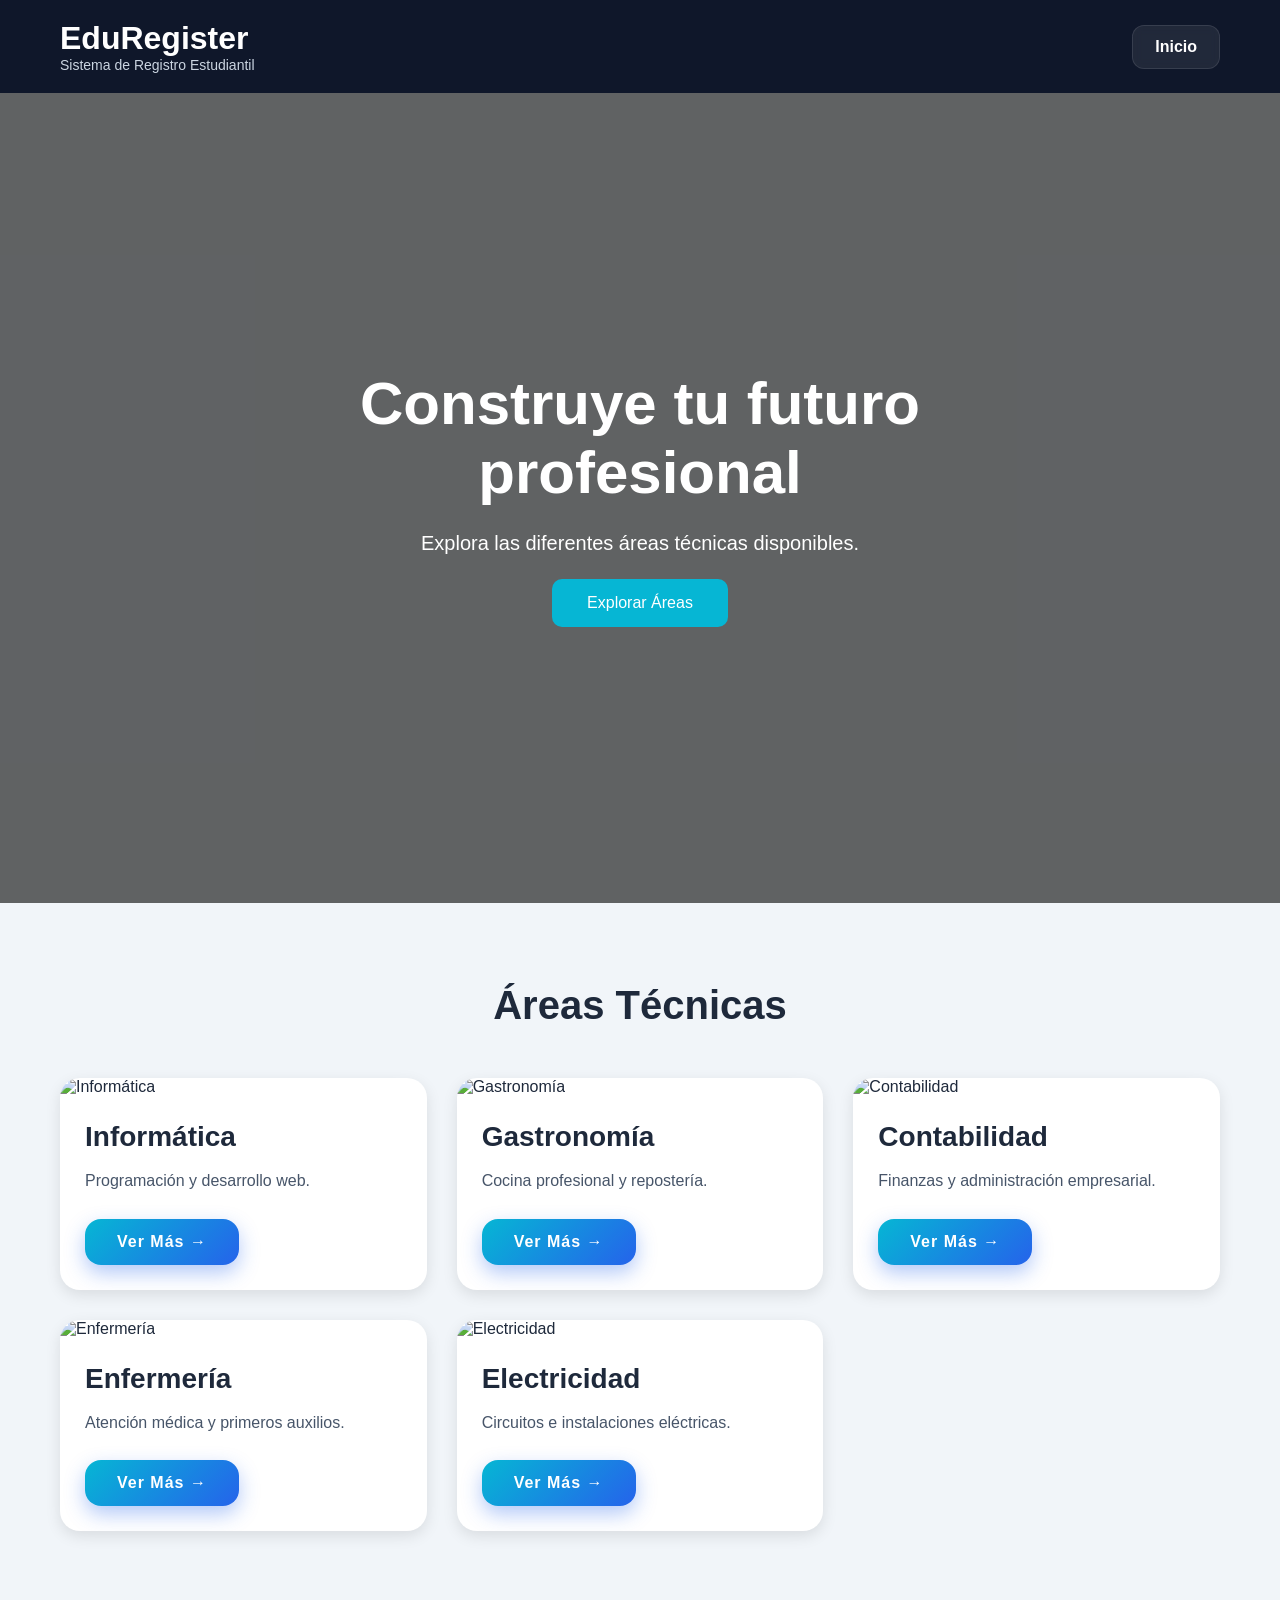
==== index.html @ 8b042252 "Rename index (1).html to index.html" ====
<!DOCTYPE html>
<html lang="es">
<head>
    <meta charset="UTF-8">
    <meta name="viewport" content="width=device-width, initial-scale=1.0">
    <title>EduRegister</title>
    <link rel="stylesheet" href="style.css">
</head>
<body>

<header>
    <div class="logo">
        <h1>EduRegister</h1>
        <p>Sistema de Registro Estudiantil</p>
    </div>
    <nav>
        <a href="#inicio">Inicio</a>
    </nav>
</header>

<section class="hero" id="inicio">
    <div class="overlay"></div>
    <div class="hero-content">
        <h2>Construye tu futuro profesional</h2>
        <p>Explora las diferentes áreas técnicas disponibles.</p>
        <a href="#areas" class="btn">Explorar Áreas</a>
    </div>
</section>

<section class="areas" id="areas">

    <h2>Áreas Técnicas</h2>

    <div class="cards">

        <div class="card">
            <img src="https://images.unsplash.com/photo-1515879218367-8466d910aaa4?q=80&w=1200&auto=format&fit=crop" alt="Informática">
            <div class="card-content">
                <h3>Informática</h3>
                <p>Programación y desarrollo web.</p>
                <a href="informatica.html" class="card-btn">Ver Más →</a>
            </div>
        </div>

        <div class="card">
            <img src="https://images.unsplash.com/photo-1556910103-1c02745aae4d?q=80&w=1200&auto=format&fit=crop" alt="Gastronomía">
            <div class="card-content">
                <h3>Gastronomía</h3>
                <p>Cocina profesional y repostería.</p>
                <a href="gastronomia.html" class="card-btn">Ver Más →</a>
            </div>
        </div>

        <div class="card">
            <img src="https://images.unsplash.com/photo-1554224155-6726b3ff858f?q=80&w=1200&auto=format&fit=crop" alt="Contabilidad">
            <div class="card-content">
                <h3>Contabilidad</h3>
                <p>Finanzas y administración empresarial.</p>
                <a href="contabilidad.html" class="card-btn">Ver Más →</a>
            </div>
        </div>

        <div class="card">
            <img src="https://images.unsplash.com/photo-1584515933487-779824d29309?q=80&w=1200&auto=format&fit=crop" alt="Enfermería">
            <div class="card-content">
                <h3>Enfermería</h3>
                <p>Atención médica y primeros auxilios.</p>
                <a href="enfermeria.html" class="card-btn">Ver Más →</a>
            </div>
        </div>

        <div class="card">
            <img src="https://images.unsplash.com/photo-1621905251918-48416bd8575a?q=80&w=1200&auto=format&fit=crop" alt="Electricidad">
            <div class="card-content">
                <h3>Electricidad</h3>
                <p>Circuitos e instalaciones eléctricas.</p>
                <a href="electricidad.html" class="card-btn">Ver Más →</a>
            </div>
        </div>

    </div>

</section>

</body>
</html>
---- style.css ----
*{
    margin:0;
    padding:0;
    box-sizing:border-box;
    font-family:Arial, sans-serif;
}

body{
    background:#f1f5f9;
    color:#1e293b;
}

/* HEADER */

header{
    background:#0f172a;
    color:white;

    display:flex;
    justify-content:space-between;
    align-items:center;

    padding:20px 60px;

    position:sticky;
    top:0;

    z-index:1000;
}

.logo h1{
    font-size:32px;
}

.logo p{
    font-size:14px;
    color:#cbd5e1;
}

/* NAV */

nav{
    display:flex;
    align-items:center;
    gap:15px;
}

nav a{
    background:rgba(255,255,255,0.08);

    color:white;

    text-decoration:none;

    padding:12px 22px;

    border-radius:12px;

    transition:0.3s;

    border:1px solid rgba(255,255,255,0.1);

    backdrop-filter:blur(5px);

    font-weight:bold;
}

nav a:hover{
    background:#06b6d4;

    transform:translateY(-3px);

    box-shadow:0 5px 15px rgba(6,182,212,0.4);
}

nav a:active{
    transform:scale(0.95);
}

/* HERO PRINCIPAL */

.hero{
    height:90vh;

    background:url('https://images.unsplash.com/photo-1522202176988-66273c2fd55f?q=80&w=1400&auto=format&fit=crop');

    background-size:cover;
    background-position:center;

    position:relative;

    display:flex;
    justify-content:center;
    align-items:center;
}

/* HERO AREAS */

.hero-area{
    height:70vh;

    position:relative;

    display:flex;
    justify-content:center;
    align-items:center;
}

/* FONDOS */

.informatica-bg{
    background:url('https://images.unsplash.com/photo-1515879218367-8466d910aaa4?q=80&w=1400&auto=format&fit=crop');
    background-size:cover;
    background-position:center;
}

.gastronomia-bg{
    background:url('https://images.unsplash.com/photo-1556910103-1c02745aae4d?q=80&w=1400&auto=format&fit=crop');
    background-size:cover;
    background-position:center;
}

.contabilidad-bg{
    background:url('https://images.unsplash.com/photo-1554224155-6726b3ff858f?q=80&w=1400&auto=format&fit=crop');
    background-size:cover;
    background-position:center;
}

.enfermeria-bg{
    background:url('https://images.unsplash.com/photo-1584515933487-779824d29309?q=80&w=1400&auto=format&fit=crop');
    background-size:cover;
    background-position:center;
}

.electricidad-bg{
    background:url('https://images.unsplash.com/photo-1621905251918-48416bd8575a?q=80&w=1400&auto=format&fit=crop');
    background-size:cover;
    background-position:center;
}

/* OVERLAY */

.overlay{
    position:absolute;

    width:100%;
    height:100%;

    background:rgba(0,0,0,0.6);
}

/* HERO CONTENT */

.hero-content{
    position:relative;

    color:white;

    text-align:center;

    max-width:700px;

    padding:20px;
}

.hero-content h2{
    font-size:60px;

    margin-bottom:20px;
}

.hero-content p{
    font-size:20px;

    line-height:1.6;
}

/* BOTON PRINCIPAL */

.btn{
    display:inline-block;

    margin-top:20px;

    background:#06b6d4;

    color:white;

    text-decoration:none;

    padding:15px 35px;

    border-radius:10px;

    transition:0.3s;
}

.btn:hover{
    background:#0891b2;

    transform:translateY(-5px);
}

/* AREAS */

.areas{
    padding:80px 60px;
}

.areas h2{
    text-align:center;

    margin-bottom:50px;

    font-size:40px;
}

/* TARJETAS */

.cards{
    display:grid;

    grid-template-columns:repeat(auto-fit,minmax(300px,1fr));

    gap:30px;
}

.card{
    background:white;

    border-radius:20px;

    overflow:hidden;

    box-shadow:0 5px 15px rgba(0,0,0,0.1);

    transition:0.3s;
}

.card:hover{
    transform:translateY(-10px);
}

.card img{
    width:100%;

    height:250px;

    object-fit:cover;
}

.card-content{
    padding:25px;
}

.card-content h3{
    margin-bottom:15px;

    font-size:28px;
}

.card-content p{
    color:#475569;

    line-height:1.6;
}

/* BOTONES VER MAS */

.card-btn{
    position:relative;

    display:inline-flex;

    align-items:center;
    justify-content:center;

    overflow:hidden;

    margin-top:25px;

    padding:14px 32px;

    border-radius:16px;

    text-decoration:none;

    color:white;

    font-weight:bold;

    letter-spacing:1px;

    background:linear-gradient(
        135deg,
        #06b6d4,
        #2563eb
    );

    box-shadow:
    0 8px 20px rgba(37,99,235,0.35);

    transition:0.4s ease;
}

/* EFECTO BRILLO */

.card-btn::before{
    content:"";

    position:absolute;

    top:0;
    left:-100%;

    width:100%;
    height:100%;

    background:linear-gradient(
        120deg,
        transparent,
        rgba(255,255,255,0.35),
        transparent
    );

    transition:0.5s;
}

.card-btn:hover::before{
    left:100%;
}

/* HOVER */

.card-btn:hover{
    transform:
    translateY(-6px)
    scale(1.04);

    box-shadow:
    0 12px 28px rgba(37,99,235,0.45);

    background:linear-gradient(
        135deg,
        #2563eb,
        #06b6d4
    );
}

/* CLICK */

.card-btn:active{
    transform:scale(0.95);
}

/* BOTON INICIO AREAS */

.inicio-btn{
    display:inline-flex;

    align-items:center;
    justify-content:center;

    background:linear-gradient(135deg,#06b6d4,#0891b2);

    color:white;

    text-decoration:none;

    padding:14px 28px;

    border-radius:14px;

    font-weight:bold;

    letter-spacing:0.5px;

    transition:0.3s;

    box-shadow:0 5px 15px rgba(6,182,212,0.3);

    border:1px solid rgba(255,255,255,0.1);
}

.inicio-btn:hover{
    transform:translateY(-5px) scale(1.03);

    box-shadow:0 10px 20px rgba(6,182,212,0.5);

    background:linear-gradient(135deg,#0891b2,#06b6d4);
}

.inicio-btn:active{
    transform:scale(0.96);
}

/* BENEFICIOS */

.beneficios{
    padding:80px 60px;
}

.beneficios h2{
    text-align:center;

    margin-bottom:50px;

    font-size:40px;
}

.beneficios-grid{
    display:grid;

    grid-template-columns:repeat(auto-fit,minmax(250px,1fr));

    gap:30px;
}

.beneficio{
    background:white;

    padding:30px;

    border-radius:20px;

    box-shadow:0 5px 15px rgba(0,0,0,0.1);

    transition:0.3s;
}

.beneficio:hover{
    transform:translateY(-5px);
}

.beneficio h3{
    margin-bottom:15px;

    color:#0f172a;
}

.beneficio p{
    color:#475569;

    line-height:1.6;
}

/* FORMULARIO */

.registro{
    background:#0f172a;

    color:white;

    padding:80px 60px;
}

.registro h2{
    text-align:center;

    margin-bottom:40px;

    font-size:40px;
}

form{
    max-width:700px;

    margin:auto;

    display:flex;
    flex-direction:column;

    gap:20px;
}

input,
textarea,
select{
    padding:15px;

    border:none;

    border-radius:10px;

    font-size:16px;
}

textarea{
    height:150px;

    resize:none;
}

button{
    padding:15px;

    border:none;

    border-radius:10px;

    background:#06b6d4;

    color:white;

    font-size:18px;

    cursor:pointer;

    transition:0.3s;
}

button:hover{
    background:#0891b2;

    transform:translateY(-3px);
}

/* BOTON VOLVER */

.volver-btn{
    position:fixed;

    bottom:30px;
    right:30px;

    background:#06b6d4;

    color:white;

    text-decoration:none;

    padding:15px 25px;

    border-radius:50px;

    font-size:16px;

    box-shadow:0 5px 15px rgba(0,0,0,0.2);

    transition:0.3s;

    z-index:1000;
}

.volver-btn:hover{
    background:#0891b2;

    transform:translateY(-5px);
}

/* RESPONSIVE */

@media(max-width:768px){

    header{
        flex-direction:column;

        gap:20px;

        text-align:center;
    }

    nav{
        flex-wrap:wrap;

        justify-content:center;
    }

    .hero-content h2{
        font-size:40px;
    }

    .areas,
    .beneficios,
    .registro{
        padding:60px 20px;
    }

}
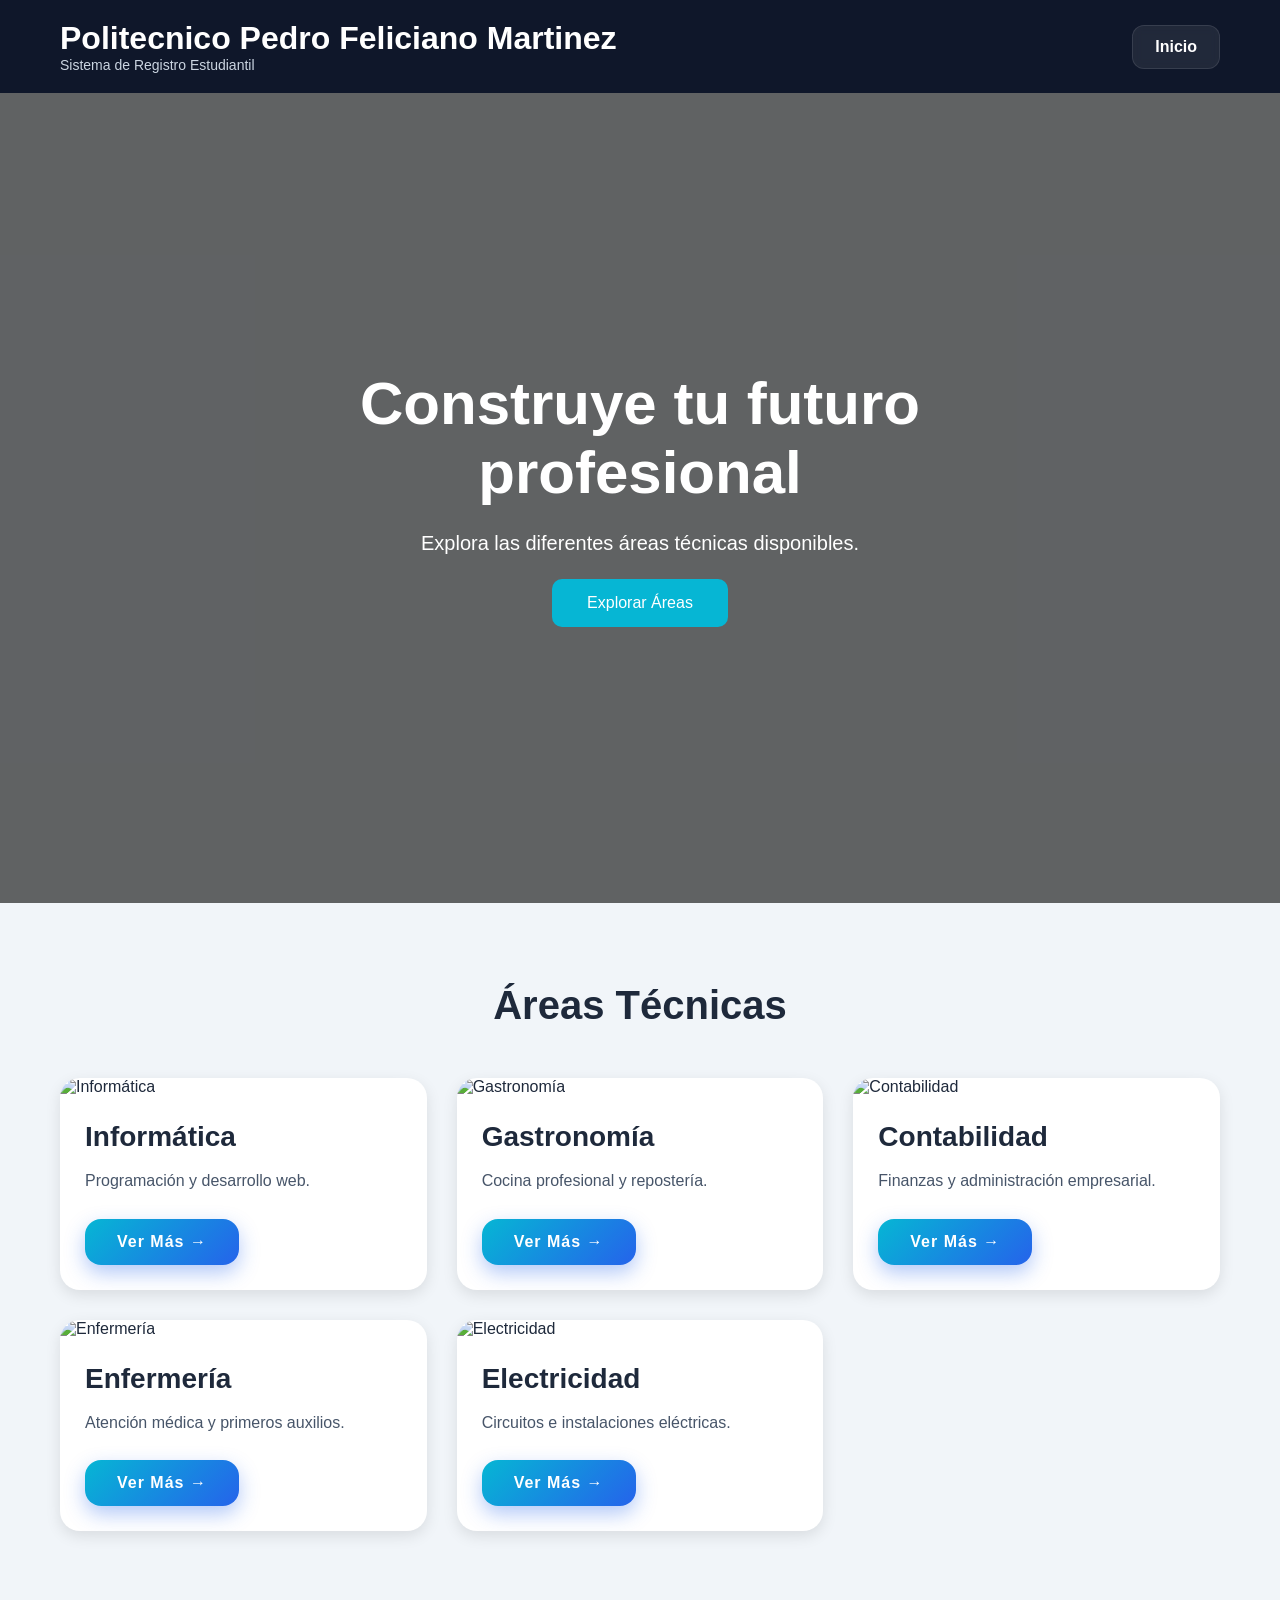
==== commit 3d19c843: "Correct title and header text in index.html" ====
--- a/index.html
+++ b/index.html
@@ -3,14 +3,14 @@
 <head>
     <meta charset="UTF-8">
     <meta name="viewport" content="width=device-width, initial-scale=1.0">
-    <title>EduRegister</title>
+    <title>Politecnico Pedro Feliciano Martinez</title>
     <link rel="stylesheet" href="style.css">
 </head>
 <body>
 
 <header>
     <div class="logo">
-        <h1>EduRegister</h1>
+        <h1>Politecnico Pedro Feliciano Martinez</h1>
         <p>Sistema de Registro Estudiantil</p>
     </div>
     <nav>
